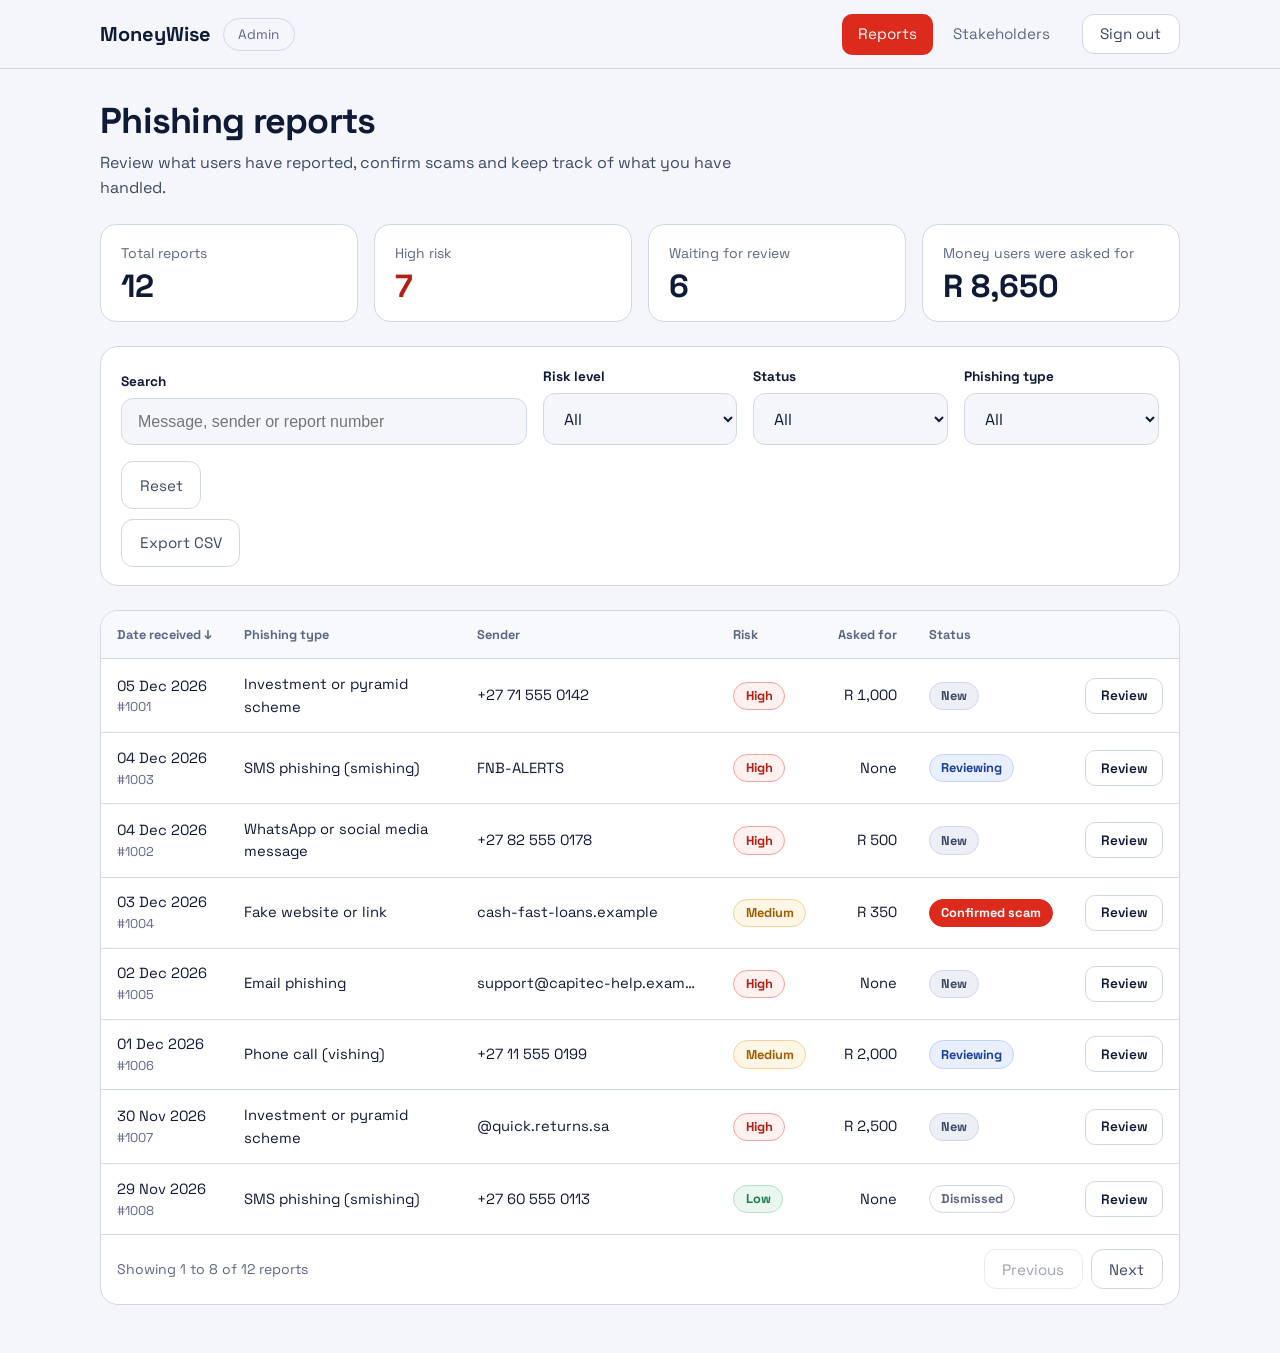
==== frontend/admin-dashboard.html @ 269e7395 "Done creating UI for System Admin" ====
<!DOCTYPE html>
<html lang="en">
<head>
  <meta charset="UTF-8">
  <meta name="viewport" content="width=device-width, initial-scale=1.0">
  <meta name="robots" content="noindex, nofollow">
  <title>Phishing reports | MoneyWise Admin</title>
  <link rel="preconnect" href="https://fonts.googleapis.com">
  <link rel="preconnect" href="https://fonts.gstatic.com" crossorigin>
  <link rel="stylesheet" href="https://fonts.googleapis.com/css2?family=Space+Grotesk:wght@400;500;600;700&display=swap">
  <link rel="stylesheet" href="style.css">
  <script src="dashboard.js" defer></script>
</head>
<body>
 
  <header class="site-header">
    <div class="wrap header-inner">
      <div class="brand">
        <a href="admin-dashboard.html" class="logo">MoneyWise</a>
        <span class="tag">Admin</span>
      </div>
      <div class="header-right">
        <nav class="admin-nav" aria-label="Admin">
          <a href="admin-dashboard.html" class="nav-link is-active" aria-current="page">Reports</a>
          <a href="admin-users.html" class="nav-link">Stakeholders</a>
        </nav>
        <button type="button" class="btn btn-outline btn-sm" id="signout-btn">Sign out</button>
      </div>
    </div>
  </header>
 
  <main class="wrap page dash">
    <h1 class="dash-title">Phishing reports</h1>
    <p class="dash-sub">Review what users have reported, confirm scams and keep track of what you have handled.</p>
 
    <!-- Summary -->
    <section class="stats" aria-label="Summary">
      <div class="stat"><p class="stat-label">Total reports</p><p class="stat-value" id="stat-total">0</p></div>
      <div class="stat"><p class="stat-label">High risk</p><p class="stat-value stat-red" id="stat-high">0</p></div>
      <div class="stat"><p class="stat-label">Waiting for review</p><p class="stat-value" id="stat-new">0</p></div>
      <div class="stat"><p class="stat-label">Money users were asked for</p><p class="stat-value" id="stat-money">R0</p></div>
    </section>
 
    <!-- Filters -->
    <section class="card toolbar" aria-label="Filters">
      <div class="tool-field tool-search">
        <label for="f-search" class="label">Search</label>
        <input id="f-search" type="search" class="control" placeholder="Message, sender or report number" autocomplete="off">
      </div>
      <div class="tool-field">
        <label for="f-risk" class="label">Risk level</label>
        <select id="f-risk" class="control">
          <option value="">All</option><option value="high">High</option><option value="medium">Medium</option><option value="low">Low</option><option value="unsure">Not sure</option>
        </select>
      </div>
      <div class="tool-field">
        <label for="f-status" class="label">Status</label>
        <select id="f-status" class="control">
          <option value="">All</option><option value="new">New</option><option value="reviewing">Reviewing</option><option value="confirmed">Confirmed scam</option><option value="dismissed">Dismissed</option>
        </select>
      </div>
      <div class="tool-field">
        <label for="f-type" class="label">Phishing type</label>
        <select id="f-type" class="control"><option value="">All</option></select>
      </div>
      <div class="tool-actions">
        <button type="button" class="btn btn-outline" id="reset-btn">Reset</button>
        <button type="button" class="btn btn-outline" id="export-btn">Export CSV</button>
      </div>
    </section>
 
    <!-- Table -->
    <section class="card table-card" aria-label="Reports">
      <div class="table-scroll">
        <table class="reports">
          <caption class="sr-only">Phishing reports submitted by users</caption>
          <thead>
            <tr>
              <th scope="col"><button type="button" class="sort-btn" id="sort-date" aria-label="Sort by date received">Date received <span id="sort-arrow" aria-hidden="true">&darr;</span></button></th>
              <th scope="col">Phishing type</th>
              <th scope="col">Sender</th>
              <th scope="col">Risk</th>
              <th scope="col" class="num">Asked for</th>
              <th scope="col">Status</th>
              <th scope="col"><span class="sr-only">Action</span></th>
            </tr>
          </thead>
          <tbody id="rows"></tbody>
        </table>
      </div>
      <p class="empty" id="empty" hidden>No reports match your filters.</p>
      <div class="pager">
        <p class="pager-info" id="pager-info" aria-live="polite"></p>
        <div class="pager-btns">
          <button type="button" class="btn btn-outline btn-sm" id="prev-btn">Previous</button>
          <button type="button" class="btn btn-outline btn-sm" id="next-btn">Next</button>
        </div>
      </div>
    </section>
  </main>
 
  <!-- Report details panel -->
  <div class="panel-overlay" id="panel-overlay" hidden>
    <aside class="panel" id="panel" role="dialog" aria-modal="true" aria-labelledby="panel-title" tabindex="-1">
      <div class="panel-head">
        <div>
          <p class="panel-kicker" id="panel-kicker"></p>
          <h2 id="panel-title">Report details</h2>
        </div>
        <button type="button" class="icon-btn" id="panel-close" aria-label="Close details">
          <svg viewBox="0 0 24 24" aria-hidden="true"><path d="M18 6 6 18M6 6l12 12"/></svg>
        </button>
      </div>
 
      <div class="panel-body">
        <div class="badges"><span id="p-risk"></span><span id="p-status"></span></div>
 
        <dl class="facts">
          <div><dt>Phishing type</dt><dd id="p-type"></dd></div>
          <div><dt>Sender</dt><dd id="p-sender"></dd></div>
          <div><dt>Date received</dt><dd id="p-date"></dd></div>
          <div><dt>Submitted</dt><dd id="p-submitted"></dd></div>
          <div><dt>Amount asked for</dt><dd id="p-asked"></dd></div>
          <div><dt>Amount promised</dt><dd id="p-promised"></dd></div>
        </dl>
 
        <h3 class="panel-h">Message</h3>
        <p class="message-box" id="p-message"></p>
 
        <div id="p-shot-wrap" hidden>
          <h3 class="panel-h">Screenshot</h3>
          <img id="p-shot" class="shot" alt="Screenshot submitted with the report">
        </div>
 
        <form id="review-form" class="review">
          <h3 class="panel-h">Your review</h3>
          <div class="field-group">
            <label for="r-status" class="label">Status</label>
            <select id="r-status" class="control">
              <option value="new">New</option><option value="reviewing">Reviewing</option><option value="confirmed">Confirmed scam</option><option value="dismissed">Dismissed</option>
            </select>
          </div>
          <div class="field-group">
            <label for="r-note" class="label">Internal note <span class="opt">(only admins see this)</span></label>
            <textarea id="r-note" class="control textarea" rows="3" maxlength="1000"></textarea>
          </div>
          <div class="btn-row">
            <button type="submit" class="btn btn-primary" id="save-btn">Save review</button>
            <button type="button" class="btn btn-outline" id="cancel-btn">Close</button>
          </div>
        </form>
      </div>
    </aside>
  </div>
 
  <div class="toast" id="toast" role="status" aria-live="polite" hidden></div>
 
</body>
</html>
---- frontend/style.css ----
/* ===== Tokens ===== */
:root {
  --bg: #f4f6fb;
  --surface: #ffffff;
  --ink: #0f1a36;
  --ink-soft: #3d4a66;
  --muted: #5b6784;
  --line: #cfd7e8;
  --field: #f4f6fb;
  --active-nav: #e3e9f6;
  --red: #dc2a1c;
  --red-dark: #b21f14;
  --red-tint: #fff1f0;
  --red-line: #f1a39d;
  --font: "Space Grotesk", "Segoe UI", system-ui, -apple-system, Roboto, Arial, sans-serif;
}
 
/* ===== Base ===== */
*, *::before, *::after { box-sizing: border-box; }
* { margin: 0; }
body {
  display: flex; flex-direction: column; min-height: 100vh;
  font-family: var(--font); font-size: 1rem; line-height: 1.55;
  color: var(--ink); background: var(--bg);
}
ul { padding: 0; list-style: none; }
button, select, textarea { font: inherit; color: inherit; }
a { color: inherit; }
:focus-visible { outline: 3px solid #8fb0ff; outline-offset: 2px; }
 
.wrap { width: 100%; max-width: 1128px; margin-inline: auto; padding-inline: 1.5rem; }
.sr-only { position: absolute; width: 1px; height: 1px; overflow: hidden; clip: rect(0 0 0 0); white-space: nowrap; }
.muted { color: var(--muted); font-size: .9rem; }
 
/* ===== Header ===== */
.site-header { position: sticky; top: 0; z-index: 20; background: var(--bg); border-bottom: 1px solid var(--line); }
.header-inner { display: flex; align-items: center; justify-content: space-between; padding-block: .85rem; }
.logo { font-size: 1.25rem; font-weight: 700; text-decoration: none; }
.nav { display: flex; gap: .35rem; }
.nav-link { display: block; padding: .55rem 1rem; border-radius: 10px; text-decoration: none; color: var(--muted); font-size: .95rem; }
.nav-link:hover { color: var(--red); }
.nav-link.is-active { background: var(--red); color: #fff; }
 
/* ===== Page ===== */
.page { flex: 1; padding-block: 2.75rem 3rem; }
h1 { font-size: clamp(2rem, 5vw, 3rem); line-height: 1.1; font-weight: 700; letter-spacing: -.02em; }
.lead { margin: .85rem 0 2rem; max-width: 40rem; font-size: 1.1rem; line-height: 1.6; color: var(--ink-soft); }
 
.grid { display: grid; gap: 1.5rem; align-items: stretch; }
@media (min-width: 900px) { .grid { grid-template-columns: 1fr 1fr; } }
 
.card { padding: 1.5rem; background: var(--surface); border: 1px solid var(--line); border-radius: 18px; }
.card:focus { outline: none; }
.card:focus-visible { outline: 3px solid #8fb0ff; outline-offset: 2px; }
 
/* ===== Left: input ===== */
.pills { display: flex; flex-wrap: wrap; gap: .5rem; margin-bottom: 1.5rem; }
.pill { min-height: 2.75rem; padding: 0 1.1rem; border: 1px solid var(--line); border-radius: 999px; background: var(--surface); color: var(--ink-soft); font-size: .95rem; cursor: pointer; }
.pill:hover { border-color: var(--muted); }
.pill.is-active { background: var(--red); border-color: var(--red); color: #fff; font-weight: 700; }
 
.field-group { margin-bottom: 1rem; }
.label { display: block; margin-bottom: .6rem; font-weight: 700; font-size: .95rem; }
.control { display: block; width: 100%; padding: .85rem 1rem; border: 1px solid var(--line); border-radius: 12px; background: var(--field); font-size: 1rem; }
.control:focus { outline: none; border-color: var(--red); box-shadow: 0 0 0 3px rgba(220, 42, 28, .18); }
.textarea { min-height: 8.5rem; line-height: 1.45; resize: vertical; }
select.control { min-height: 3rem; cursor: pointer; }
 
.hint { margin-bottom: 1.1rem; font-size: .875rem; color: var(--muted); }
 
.btn-row { display: flex; flex-wrap: wrap; gap: .75rem; }
.btn { min-height: 3rem; padding: 0 1.6rem; border: 1px solid transparent; border-radius: 12px; font-size: .95rem; cursor: pointer; transition: background-color .15s, border-color .15s; }
.btn-primary { background: var(--red); color: #fff; font-weight: 700; }
.btn-primary:hover { background: var(--red-dark); }
.btn-dark { background: var(--red); color: #fff; font-weight: 700; }
.btn-dark:hover { background: var(--red-dark); }
.btn-outline { background: var(--surface); border-color: var(--line); color: var(--ink-soft); }
.btn-outline:hover { border-color: var(--muted); }
 
/* ===== Right: result ===== */
.result-head { display: flex; align-items: center; justify-content: space-between; margin-bottom: 1rem; }
.tag { padding: .3rem .9rem; border: 1px solid var(--line); border-radius: 999px; font-size: .85rem; color: var(--muted); }
 
.alert { display: flex; gap: 1rem; padding: 1.15rem 1.25rem 1.1rem; margin-bottom: 1.5rem; background: var(--red-tint); border: 1px solid var(--red-line); border-radius: 14px; color: var(--red-dark); }
.alert-icon { flex: none; width: 2rem; height: 2rem; margin-top: .45rem; fill: none; stroke: currentColor; stroke-width: 2; stroke-linecap: round; stroke-linejoin: round; }
.alert-body { flex: 1; min-width: 0; }
.alert-title { font-size: clamp(1.75rem, 4vw, 2.25rem); line-height: 1.1; font-weight: 700; }
.alert-text { margin-top: .2rem; font-size: .95rem; color: var(--ink-soft); }
.score { margin-top: .5rem; text-align: right; font-size: 2.75rem; line-height: 1; font-weight: 700; }
.score-label { text-align: right; font-size: .85rem; color: var(--muted); }
 
.why-title { margin-bottom: .25rem; font-size: .95rem; font-weight: 700; }
.reason { margin-bottom: .6rem; line-height: 1.6; color: var(--ink-soft); }
.reason strong { color: var(--ink); }
.stake { margin: 1.1rem 0 1.5rem; padding: 1rem 1.15rem; background: var(--field); border-radius: 14px; font-size: .95rem; line-height: 1.6; color: var(--ink-soft); }
.footnote { margin-top: 1rem; font-size: .8rem; line-height: 1.55; color: var(--muted); }
 
/* ===== Footer ===== */
.site-footer { background: var(--bg); border-top: 1px solid var(--line); font-size: .9rem; color: var(--muted); }
.footer-inner { display: flex; flex-direction: column; gap: .5rem; padding-block: 1.25rem; }
.footer-links { display: flex; gap: 1.25rem; }
.footer-links a { color: var(--ink); }
@media (min-width: 700px) { .footer-inner { flex-direction: row; align-items: center; justify-content: space-between; } }
 
@media (max-width: 480px) {
  .card { padding: 1.15rem; }
  .btn { flex: 1 1 100%; }
  .score { font-size: 2.25rem; }
}
@media (prefers-reduced-motion: reduce) { * { transition: none !important; scroll-behavior: auto !important; } }
[hidden] { display: none !important; }
 
/* ===== Report popup ===== */
body:has(.modal[open]) { overflow: hidden; }
.modal { width: min(36rem, calc(100% - 2rem)); max-height: calc(100dvh - 2rem); padding: 0; border: 1px solid var(--line); border-radius: 18px; background: var(--surface); color: var(--ink); box-shadow: 0 24px 60px rgba(15, 26, 54, .28); overflow: auto; }
.modal::backdrop { background: rgba(15, 26, 54, .55); }
.modal-head { position: sticky; top: 0; z-index: 1; display: flex; align-items: center; justify-content: space-between; gap: 1rem; padding: 1.15rem 1.5rem; background: var(--surface); border-bottom: 1px solid var(--line); }
.modal-head h2 { font-size: 1.35rem; font-weight: 700; letter-spacing: -.01em; }
.modal-close { display: grid; place-items: center; flex: none; width: 2.5rem; height: 2.5rem; border: 1px solid var(--line); border-radius: 10px; background: var(--surface); cursor: pointer; }
.modal-close:hover { border-color: var(--muted); }
.modal-close svg { width: 1.1rem; height: 1.1rem; fill: none; stroke: var(--ink-soft); stroke-width: 2; stroke-linecap: round; }
.modal-body { padding: 1.25rem 1.5rem 1.5rem; }
.modal-intro { margin-bottom: 1.25rem; font-size: .95rem; color: var(--ink-soft); }
.field-row { display: grid; gap: 0 1rem; }
@media (min-width: 520px) { .field-row { grid-template-columns: 1fr 1fr; } }
.optional { font-weight: 400; color: var(--muted); }
.money { position: relative; }
.money span { position: absolute; left: 1rem; top: 50%; transform: translateY(-50%); color: var(--muted); pointer-events: none; }
.money .control { padding-left: 2rem; }
.control.file { padding: .55rem .6rem; font-size: .9rem; }
.control.file::file-selector-button { margin-right: .75rem; padding: .45rem .9rem; border: 1px solid var(--line); border-radius: 8px; background: var(--surface); color: var(--ink-soft); font: inherit; cursor: pointer; }
.control:user-invalid { border-color: var(--red); }
.modal-actions { margin-top: 1.5rem; }
.modal-success { display: grid; justify-items: center; gap: .75rem; padding: 2.5rem 1.5rem; text-align: center; }
.modal-success[hidden] { display: none; }
.modal-success svg { width: 3rem; height: 3rem; fill: none; stroke: #1a7f4b; stroke-width: 2; stroke-linecap: round; stroke-linejoin: round; }
.modal-success h3 { font-size: 1.5rem; }
.modal-success p { max-width: 28rem; margin-bottom: .75rem; color: var(--ink-soft); }
 
 
/* ===== Admin login ===== */
.auth-main { flex: 1; display: grid; place-items: center; padding: 2.5rem 1.25rem 3rem; }
.auth-card { width: 100%; max-width: 26rem; padding: 2rem; }
.auth-tag { display: inline-block; margin-bottom: 1rem; }
.auth-title { font-size: 1.85rem; line-height: 1.15; font-weight: 700; letter-spacing: -.02em; }
.auth-sub { margin: .5rem 0 1.5rem; color: var(--ink-soft); font-size: .95rem; line-height: 1.55; }
 
.form-error { margin-bottom: 1.25rem; padding: .85rem 1rem; background: var(--red-tint); border: 1px solid var(--red-line); border-radius: 12px; color: var(--red-dark); font-size: .92rem; line-height: 1.5; }
.form-error[hidden], .field-error[hidden], .field-hint[hidden] { display: none; }
.field-error { margin-top: .45rem; font-size: .85rem; color: var(--red-dark); }
.field-hint { margin-top: .45rem; font-size: .85rem; color: var(--muted); }
.control[aria-invalid="true"] { border-color: var(--red); }
 
.pw-wrap { position: relative; }
.pw-wrap .control { padding-right: 4.75rem; }
.pw-toggle { position: absolute; top: 50%; right: .5rem; transform: translateY(-50%); min-height: 2.25rem; padding: 0 .75rem; border: 0; border-radius: 8px; background: transparent; color: var(--ink-soft); font-size: .875rem; font-weight: 600; cursor: pointer; }
.pw-toggle:hover { background: var(--active-nav); color: var(--ink); }
 
.auth-submit { width: 100%; margin-top: .5rem; }
.auth-submit[disabled] { opacity: .7; cursor: progress; }
.auth-link { display: block; margin-top: 1.1rem; text-align: center; font-size: .9rem; color: var(--ink-soft); }
.auth-link:hover { color: var(--ink); }
 
@media (max-width: 480px) { .auth-card { padding: 1.4rem; } }
 
/* ===== Input icons ===== */
.input-icon-wrap { position: relative; display: flex; align-items: center; }
.input-icon { position: absolute; left: 1rem; width: 1.15rem; height: 1.15rem; fill: none; stroke: var(--muted); stroke-width: 2; stroke-linecap: round; stroke-linejoin: round; pointer-events: none; }
.control.has-icon { padding-left: 2.75rem; }
 
/* Admin dashboard. Builds on the tokens and components in style.css. */
:root { --amber: #a15c00; --amber-tint: #fff6e5; --green: #1a7f4b; --green-tint: #e9f7ef; --grey-tint: #eceff6; }
 
.header-inner { flex-wrap: wrap; gap: .5rem 1rem; }
.header-right { display: flex; align-items: center; flex-wrap: wrap; gap: .5rem 1rem; }
.admin-nav { display: flex; gap: .25rem; }
.brand { display: flex; align-items: center; gap: .75rem; }
.btn-sm { min-height: 2.5rem; padding: 0 1.1rem; }
.dash { padding-block: 2rem 3rem; }
.dash-title { font-size: clamp(1.75rem, 4vw, 2.25rem); line-height: 1.15; font-weight: 700; letter-spacing: -.02em; }
.dash-sub { margin: .5rem 0 1.5rem; max-width: 42rem; color: var(--ink-soft); }
 
/* Summary */
.stats { display: grid; gap: 1rem; grid-template-columns: repeat(auto-fit, minmax(190px, 1fr)); margin-bottom: 1.5rem; }
.stat { padding: 1.1rem 1.25rem; background: var(--surface); border: 1px solid var(--line); border-radius: 16px; }
.stat-label { font-size: .875rem; color: var(--muted); }
.stat-value { margin-top: .25rem; font-size: 2rem; line-height: 1.1; font-weight: 700; }
.stat-red { color: var(--red-dark); }
 
/* Filters */
.toolbar { display: grid; gap: 1rem; padding: 1.15rem 1.25rem; margin-bottom: 1.5rem; grid-template-columns: repeat(auto-fit, minmax(160px, 1fr)); align-items: end; }
.tool-search { grid-column: span 2; }
.tool-field .label { margin-bottom: .4rem; font-size: .85rem; }
.tool-actions { display: flex; gap: .6rem; flex-wrap: wrap; }
.tool-actions .btn { min-height: 3rem; padding: 0 1.1rem; }
@media (max-width: 560px) { .tool-search { grid-column: auto; } }
 
/* Table */
.table-card { padding: 0; overflow: hidden; }
.table-scroll { overflow-x: auto; }
.reports { width: 100%; min-width: 860px; border-collapse: collapse; font-size: .92rem; }
.reports th { padding: .85rem 1rem; text-align: left; font-size: .8rem; font-weight: 700; color: var(--muted); background: #f8f9fd; border-bottom: 1px solid var(--line); white-space: nowrap; }
.reports td { padding: .85rem 1rem; border-bottom: 1px solid var(--line); vertical-align: middle; }
.reports tbody tr:hover { background: #f8f9fd; }
.reports .num { text-align: right; font-variant-numeric: tabular-nums; }
.cell-sender { max-width: 16rem; overflow: hidden; text-overflow: ellipsis; white-space: nowrap; }
.cell-sub { display: block; font-size: .8rem; color: var(--muted); }
.sort-btn { padding: 0; border: 0; background: none; font: inherit; font-weight: 700; color: inherit; cursor: pointer; }
.sort-btn:hover { color: var(--ink); }
.review-btn { min-height: 2.25rem; padding: 0 .9rem; border: 1px solid var(--line); border-radius: 10px; background: var(--surface); font: inherit; font-size: .85rem; font-weight: 600; color: var(--ink); cursor: pointer; }
.review-btn:hover { border-color: var(--red); color: var(--red-dark); }
.empty { padding: 2.5rem 1rem; text-align: center; color: var(--muted); }
.empty[hidden] { display: none; }
.pager { display: flex; flex-wrap: wrap; align-items: center; justify-content: space-between; gap: .75rem; padding: .9rem 1rem; }
.pager-info { font-size: .875rem; color: var(--muted); }
.pager-btns { display: flex; gap: .5rem; }
.btn[disabled] { opacity: .5; cursor: not-allowed; }
 
/* Badges */
.badge { display: inline-block; padding: .2rem .7rem; border-radius: 999px; font-size: .8rem; font-weight: 700; white-space: nowrap; }
.badge-high { background: var(--red-tint); color: var(--red-dark); border: 1px solid var(--red-line); }
.badge-medium { background: var(--amber-tint); color: var(--amber); border: 1px solid #f3d29b; }
.badge-low { background: var(--green-tint); color: var(--green); border: 1px solid #b6e2c8; }
.badge-unsure, .badge-new { background: var(--grey-tint); color: var(--ink-soft); border: 1px solid var(--line); }
.badge-reviewing { background: #e8efff; color: #1d3f9a; border: 1px solid #c3d2fb; }
.badge-confirmed { background: var(--red); color: #fff; border: 1px solid var(--red); }
.badge-dismissed { background: var(--surface); color: var(--muted); border: 1px solid var(--line); }
 
/* Details panel */
.panel-overlay { position: fixed; inset: 0; z-index: 100; display: flex; justify-content: flex-end; background: rgba(15, 26, 54, .5); }
.panel-overlay[hidden] { display: none; }
.panel { width: 100%; max-width: 32rem; height: 100%; overflow-y: auto; background: var(--surface); border-left: 1px solid var(--line); box-shadow: -16px 0 40px rgba(15, 26, 54, .2); }
.panel:focus { outline: none; }
.panel-head { position: sticky; top: 0; z-index: 1; display: flex; justify-content: space-between; align-items: flex-start; gap: 1rem; padding: 1.15rem 1.5rem; background: var(--surface); border-bottom: 1px solid var(--line); }
.panel-head h2 { font-size: 1.35rem; font-weight: 700; }
.panel-kicker { font-size: .8rem; color: var(--muted); }
.icon-btn { display: grid; place-items: center; flex: none; width: 2.5rem; height: 2.5rem; border: 1px solid var(--line); border-radius: 10px; background: var(--surface); cursor: pointer; }
.icon-btn:hover { border-color: var(--muted); }
.icon-btn svg { width: 1.1rem; height: 1.1rem; fill: none; stroke: var(--ink-soft); stroke-width: 2; stroke-linecap: round; }
.panel-body { padding: 1.25rem 1.5rem 2rem; }
.badges { display: flex; flex-wrap: wrap; gap: .5rem; margin-bottom: 1.25rem; }
.facts { display: grid; gap: 1rem 1.25rem; grid-template-columns: 1fr 1fr; margin-bottom: 1.5rem; }
.facts dt { font-size: .8rem; color: var(--muted); }
.facts dd { margin: .1rem 0 0; font-weight: 600; overflow-wrap: anywhere; }
.panel-h { margin: 0 0 .6rem; font-size: .95rem; font-weight: 700; }
.message-box { margin-bottom: 1.5rem; padding: 1rem 1.15rem; background: var(--field); border: 1px solid var(--line); border-radius: 14px; line-height: 1.6; white-space: pre-wrap; overflow-wrap: anywhere; color: var(--ink-soft); }
.shot { display: block; max-width: 100%; margin-bottom: 1.5rem; border: 1px solid var(--line); border-radius: 12px; }
.review { padding-top: 1.25rem; border-top: 1px solid var(--line); }
.opt { font-weight: 400; color: var(--muted); }
 
/* Toast */
.toast { position: fixed; left: 50%; bottom: 1.5rem; z-index: 200; transform: translateX(-50%); max-width: calc(100% - 2rem); padding: .8rem 1.25rem; border-radius: 12px; background: var(--ink); color: #fff; font-size: .95rem; box-shadow: 0 10px 30px rgba(15, 26, 54, .3); }
.toast[hidden] { display: none; }
 
@media (max-width: 480px) { .facts { grid-template-columns: 1fr; } .panel-body, .panel-head { padding-inline: 1.15rem; } }
 
/* ===== Stakeholders page (add to the bottom of style.css) ===== */
.title-row { display: flex; flex-wrap: wrap; align-items: flex-start; justify-content: space-between; gap: 1rem; margin-bottom: 1rem; }
.title-row .dash-sub { margin-bottom: 0; }
 
.callout { display: flex; flex-wrap: wrap; align-items: center; justify-content: space-between; gap: .5rem 1rem; margin-bottom: 1.5rem; padding: 1rem 1.25rem; background: var(--red-tint); border: 1px solid var(--red-line); border-radius: 14px; color: var(--red-dark); text-decoration: none; }
.callout:hover { border-color: var(--red); }
.callout strong { font-size: 1.25rem; }
.callout-go { font-weight: 700; }
 
.cell-name strong { display: block; }
.cell-name span { display: block; font-size: .8rem; color: var(--muted); overflow-wrap: anywhere; }
.cell-org span { display: block; font-size: .8rem; color: var(--muted); }
 
.badge-active { background: var(--green-tint); color: var(--green); border: 1px solid #b6e2c8; }
.badge-invited { background: var(--amber-tint); color: var(--amber); border: 1px solid #f3d29b; }
.badge-suspended { background: var(--red-tint); color: var(--red-dark); border: 1px solid var(--red-line); }
.badge-view { background: var(--grey-tint); color: var(--ink-soft); border: 1px solid var(--line); }
.badge-review { background: #e8efff; color: #1d3f9a; border: 1px solid #c3d2fb; }
 
.panel-intro { margin-bottom: 1.25rem; font-size: .95rem; color: var(--ink-soft); }
.control[readonly] { color: var(--muted); cursor: not-allowed; }
 
.manage { margin-top: 1.75rem; padding-top: 1.25rem; border-top: 1px solid var(--line); }
.manage-line { margin-bottom: 1rem; display: flex; flex-wrap: wrap; align-items: center; gap: .6rem; }
.btn-remove { color: var(--red-dark); border-color: var(--red-line); }
.btn-remove:hover { border-color: var(--red); }
.confirm { margin-top: 1rem; padding: 1rem 1.15rem; background: var(--red-tint); border: 1px solid var(--red-line); border-radius: 14px; }
.confirm p { margin-bottom: .85rem; color: var(--red-dark); font-weight: 600; line-height: 1.5; }
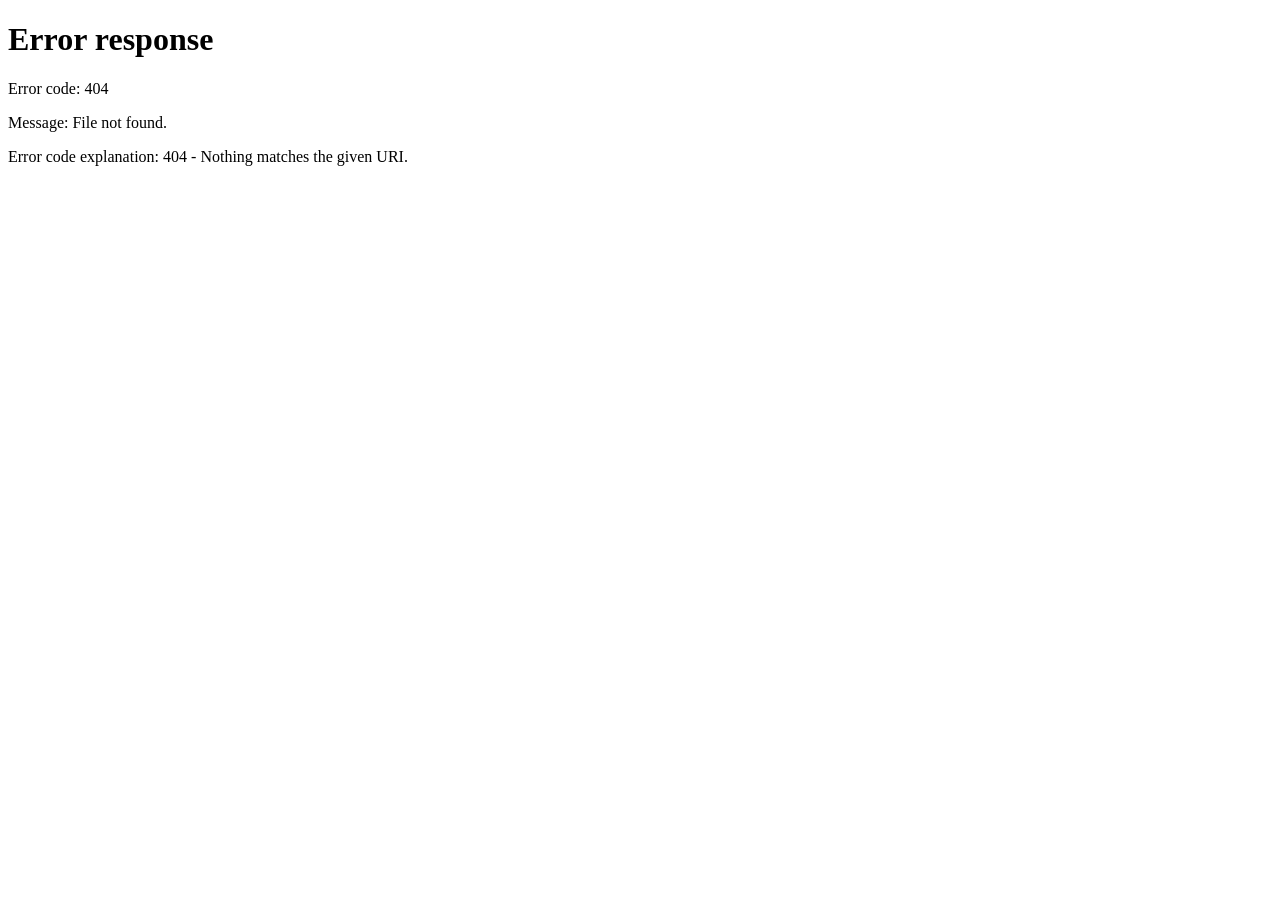
==== commit 1b378a70: "MoneyWiseFinal: scam checker with AI explanations, stakeholder forwarding, repeat-scam detection" ====
--- a/frontend/admin-dashboard.html
+++ b/frontend/admin-dashboard.html
@@ -3,16 +3,18 @@
 <head>
   <meta charset="UTF-8">
   <meta name="viewport" content="width=device-width, initial-scale=1.0">
+  <link rel="icon" href="data:image/svg+xml,%3Csvg xmlns='http://www.w3.org/2000/svg' viewBox='0 0 32 32'%3E%3Crect width='32' height='32' rx='7' fill='%23dc2a1c'/%3E%3Ctext x='16' y='23' font-family='Arial' font-size='19' font-weight='bold' fill='white' text-anchor='middle'%3EM%3C/text%3E%3C/svg%3E">
   <meta name="robots" content="noindex, nofollow">
   <title>Phishing reports | MoneyWise Admin</title>
   <link rel="preconnect" href="https://fonts.googleapis.com">
   <link rel="preconnect" href="https://fonts.gstatic.com" crossorigin>
   <link rel="stylesheet" href="https://fonts.googleapis.com/css2?family=Space+Grotesk:wght@400;500;600;700&display=swap">
   <link rel="stylesheet" href="style.css">
+  <script src="mw-auth.js" defer></script>
   <script src="dashboard.js" defer></script>
 </head>
 <body>
- 
+
   <header class="site-header">
     <div class="wrap header-inner">
       <div class="brand">
@@ -28,11 +30,11 @@
       </div>
     </div>
   </header>
- 
+
   <main class="wrap page dash">
     <h1 class="dash-title">Phishing reports</h1>
     <p class="dash-sub">Review what users have reported, confirm scams and keep track of what you have handled.</p>
- 
+
     <!-- Summary -->
     <section class="stats" aria-label="Summary">
       <div class="stat"><p class="stat-label">Total reports</p><p class="stat-value" id="stat-total">0</p></div>
@@ -40,7 +42,7 @@
       <div class="stat"><p class="stat-label">Waiting for review</p><p class="stat-value" id="stat-new">0</p></div>
       <div class="stat"><p class="stat-label">Money users were asked for</p><p class="stat-value" id="stat-money">R0</p></div>
     </section>
- 
+
     <!-- Filters -->
     <section class="card toolbar" aria-label="Filters">
       <div class="tool-field tool-search">
@@ -68,7 +70,7 @@
         <button type="button" class="btn btn-outline" id="export-btn">Export CSV</button>
       </div>
     </section>
- 
+
     <!-- Table -->
     <section class="card table-card" aria-label="Reports">
       <div class="table-scroll">
@@ -98,7 +100,7 @@
       </div>
     </section>
   </main>
- 
+
   <!-- Report details panel -->
   <div class="panel-overlay" id="panel-overlay" hidden>
     <aside class="panel" id="panel" role="dialog" aria-modal="true" aria-labelledby="panel-title" tabindex="-1">
@@ -111,10 +113,10 @@
           <svg viewBox="0 0 24 24" aria-hidden="true"><path d="M18 6 6 18M6 6l12 12"/></svg>
         </button>
       </div>
- 
+
       <div class="panel-body">
         <div class="badges"><span id="p-risk"></span><span id="p-status"></span></div>
- 
+
         <dl class="facts">
           <div><dt>Phishing type</dt><dd id="p-type"></dd></div>
           <div><dt>Sender</dt><dd id="p-sender"></dd></div>
@@ -123,15 +125,41 @@
           <div><dt>Amount asked for</dt><dd id="p-asked"></dd></div>
           <div><dt>Amount promised</dt><dd id="p-promised"></dd></div>
         </dl>
- 
+
         <h3 class="panel-h">Message</h3>
         <p class="message-box" id="p-message"></p>
- 
+
         <div id="p-shot-wrap" hidden>
           <h3 class="panel-h">Screenshot</h3>
           <img id="p-shot" class="shot" alt="Screenshot submitted with the report">
         </div>
- 
+
+        <div id="p-repeat-wrap" hidden>
+          <h3 class="panel-h">Repeat scam signal</h3>
+          <p class="hint" id="p-repeat" style="margin: 0 0 1rem;"></p>
+        </div>
+
+        <!-- Send to stakeholder (impersonation handover) -->
+        <div id="forward-section" class="forward-box">
+          <h3 class="panel-h">Send to a stakeholder</h3>
+          <p class="hint" style="margin-top: 0;">For impersonation reports: the organisation being impersonated gets this report inside their MoneyWise inbox. They are told it came from the MoneyWise team &mdash; never who reported it.</p>
+          <div id="forwarded-list" hidden></div>
+          <div class="field-group">
+            <label for="f-stake" class="label">Stakeholder</label>
+            <select id="f-stake" class="control">
+              <option value="">Choose an organisation&hellip;</option>
+            </select>
+          </div>
+          <div class="field-group">
+            <label for="f-note" class="label">Message to them <span class="opt">(optional)</span></label>
+            <textarea id="f-note" class="control textarea" rows="2" maxlength="1000" placeholder="For example: we received several reports impersonating your SMS brand"></textarea>
+          </div>
+          <p class="field-error" id="f-error" hidden></p>
+          <div class="btn-row">
+            <button type="button" class="btn btn-dark" id="forward-btn">Send report</button>
+          </div>
+        </div>
+
         <form id="review-form" class="review">
           <h3 class="panel-h">Your review</h3>
           <div class="field-group">
@@ -152,8 +180,8 @@
       </div>
     </aside>
   </div>
- 
+
   <div class="toast" id="toast" role="status" aria-live="polite" hidden></div>
- 
+
 </body>
 </html>
--- a/frontend/style.css
+++ b/frontend/style.css
@@ -69,7 +69,7 @@
 .hint { margin-bottom: 1.1rem; font-size: .875rem; color: var(--muted); }
  
 .btn-row { display: flex; flex-wrap: wrap; gap: .75rem; }
-.btn { min-height: 3rem; padding: 0 1.6rem; border: 1px solid transparent; border-radius: 12px; font-size: .95rem; cursor: pointer; transition: background-color .15s, border-color .15s; }
+.btn { min-height: 3rem; padding: 0 1.6rem; border: 1px solid transparent; border-radius: 12px; font-size: .95rem; cursor: pointer; transition: background-color .15s, border-color .15s; text-decoration: none; display: inline-flex; align-items: center; justify-content: center; }
 .btn-primary { background: var(--red); color: #fff; font-weight: 700; }
 .btn-primary:hover { background: var(--red-dark); }
 .btn-dark { background: var(--red); color: #fff; font-weight: 700; }
@@ -281,4 +281,139 @@
 .btn-remove { color: var(--red-dark); border-color: var(--red-line); }
 .btn-remove:hover { border-color: var(--red); }
 .confirm { margin-top: 1rem; padding: 1rem 1.15rem; background: var(--red-tint); border: 1px solid var(--red-line); border-radius: 14px; }
-.confirm p { margin-bottom: .85rem; color: var(--red-dark); font-weight: 600; line-height: 1.5; }+.confirm p { margin-bottom: .85rem; color: var(--red-dark); font-weight: 600; line-height: 1.5; }
+ 
+/* ===== Partner portal (externalStakeholder.html) =====
+   Everything below starts with ".xs" (the <body> class on that page), so it can
+   never change the admin pages. */
+.xs .topbar { position: sticky; top: 0; z-index: 20; display: flex; flex-wrap: wrap; align-items: center; justify-content: space-between; gap: .5rem 1rem; padding: .85rem 1.5rem; background: var(--bg); border-bottom: 1px solid var(--line); }
+.xs .logo { display: flex; align-items: center; font-size: 1.25rem; font-weight: 700; }
+.xs .logo-dot { color: var(--red); }
+.xs .logo-sub { margin-left: .75rem; padding: .2rem .7rem; border: 1px solid var(--red-line); border-radius: 999px; background: var(--red-tint); color: var(--red-dark); font-size: .72rem; font-weight: 700; letter-spacing: .04em; }
+.xs .role { display: flex; align-items: center; gap: .75rem; }
+.xs .role-text { display: flex; flex-direction: column; text-align: right; line-height: 1.3; }
+.xs .role-text strong { font-size: .95rem; }
+.xs .role-text span { font-size: .8rem; color: var(--muted); }
+.xs .avatar { display: grid; place-items: center; width: 2.5rem; height: 2.5rem; border-radius: 50%; background: var(--red); color: #fff; font-size: .85rem; font-weight: 700; }
+ 
+.xs .page { flex: 1; width: 100%; max-width: 1128px; margin-inline: auto; padding: 2.5rem 1.5rem 3rem; }
+.xs .page-head { margin-bottom: 1.75rem; }
+.xs .page-head h1 { font-size: clamp(1.75rem, 4vw, 2.25rem); line-height: 1.15; letter-spacing: -.02em; }
+.xs .page-head p { margin-top: .5rem; max-width: 42rem; color: var(--ink-soft); }
+ 
+.xs-layout { display: grid; gap: 1.5rem; align-items: start; }
+@media (min-width: 960px) { .xs-layout { grid-template-columns: minmax(0, 1.1fr) minmax(0, .9fr); } }
+ 
+/* Reset the admin "slide-in panel" look: here a panel is a plain white card */
+.xs .panel { width: auto; max-width: none; height: auto; overflow: visible; padding: 1.5rem; background: var(--surface); border: 1px solid var(--line); border-radius: 18px; box-shadow: none; }
+.xs .panel-title { font-size: 1.25rem; font-weight: 700; }
+.xs .panel-sub { margin: .35rem 0 1.5rem; font-size: .95rem; color: var(--ink-soft); }
+ 
+.xs .field { margin-bottom: 1rem; }
+.xs .field label { display: block; margin-bottom: .5rem; font-weight: 700; font-size: .95rem; }
+.xs .field small { display: block; margin-top: .4rem; font-size: .85rem; color: var(--muted); }
+.xs input, .xs select, .xs textarea { display: block; width: 100%; padding: .8rem 1rem; border: 1px solid var(--line); border-radius: 12px; background: var(--surface); color: var(--ink); font: inherit; font-size: 1rem; }
+.xs textarea { min-height: 5.5rem; line-height: 1.45; resize: vertical; }
+.xs select { min-height: 3rem; cursor: pointer; }
+.xs input:focus, .xs select:focus, .xs textarea:focus { outline: none; border-color: var(--red); box-shadow: 0 0 0 3px rgba(220, 42, 28, .18); }
+.xs input[readonly], .xs textarea[readonly] { background: var(--field); color: var(--muted); cursor: not-allowed; }
+.xs input:user-invalid, .xs select:user-invalid, .xs textarea:user-invalid { border-color: var(--red); }
+.xs .money input { padding-left: 2rem; }
+.xs .row { display: grid; gap: 0 1rem; }
+@media (min-width: 520px) { .xs .row { grid-template-columns: 1fr 1fr; } }
+.xs .editable-tag { margin-left: .4rem; padding: .1rem .55rem; border: 1px solid var(--red-line); border-radius: 999px; background: var(--red-tint); color: var(--red-dark); font-size: .72rem; font-weight: 700; vertical-align: middle; }
+ 
+.xs .form-actions { display: flex; flex-wrap: wrap; gap: .75rem; margin-top: 1.5rem; }
+.xs .btn-secondary { background: var(--surface); border-color: var(--line); color: var(--ink-soft); }
+.xs .btn-secondary:hover { border-color: var(--muted); }
+.xs .btn-small { min-height: 2.5rem; padding: 0 1.1rem; font-size: .9rem; }
+ 
+.xs .list-head { display: flex; align-items: baseline; justify-content: space-between; gap: 1rem; margin-bottom: .75rem; }
+.xs .list-count { font-size: .875rem; color: var(--muted); }
+.xs .offer { display: flex; align-items: flex-start; justify-content: space-between; gap: 1rem; padding: 1rem 0; border-top: 1px solid var(--line); }
+.xs .offer .btn { flex: none; }
+.xs .offer-name { display: flex; flex-wrap: wrap; align-items: center; gap: .5rem; font-size: 1.05rem; font-weight: 700; }
+.xs .offer-name .tag { padding: .15rem .65rem; font-size: .78rem; font-weight: 600; }
+.xs .offer-meta { margin: .2rem 0 .5rem; font-size: .85rem; color: var(--muted); }
+.xs .offer-facts { display: grid; gap: .15rem; font-size: .9rem; color: var(--ink-soft); }
+.xs .offer-facts strong { color: var(--ink); }
+ 
+/* Update pop-up (a div, not a <dialog>, so it needs its own overlay) */
+.xs .modal { position: fixed; inset: 0; z-index: 100; display: flex; align-items: center; justify-content: center; width: auto; max-height: none; padding: 1rem; border: 0; border-radius: 0; background: rgba(15, 26, 54, .55); box-shadow: none; overflow: auto; }
+.xs .modal.hidden { display: none; }
+.xs .modal-card { width: min(38rem, 100%); max-height: calc(100vh - 2rem); overflow: auto; padding: 1.5rem; background: var(--surface); border: 1px solid var(--line); border-radius: 18px; box-shadow: 0 24px 60px rgba(15, 26, 54, .28); }
+.xs .modal-note { margin: .35rem 0 1.25rem; padding: .75rem 1rem; border: 1px solid var(--red-line); border-radius: 12px; background: var(--red-tint); color: var(--red-dark); font-size: .9rem; }
+
+/* ===== Accessibility ===== */
+.skip-link { position: absolute; left: -9999px; top: 0; z-index: 100; padding: .75rem 1.25rem; border-radius: 0 0 12px 0; background: var(--ink); color: #fff; font-weight: 600; text-decoration: none; }
+.skip-link:focus { left: 0; color: #fff; }
+
+/* ===== Landing page ===== */
+.hero { padding-block: 4.25rem 3.5rem; background: linear-gradient(180deg, #fff 0%, var(--bg) 100%); border-bottom: 1px solid var(--line); }
+.hero-inner { max-width: 46rem; }
+.hero-kicker { display: inline-block; margin-bottom: 1rem; padding: .3rem .9rem; border: 1px solid var(--red-line); border-radius: 999px; background: var(--red-tint); color: var(--red-dark); font-size: .85rem; font-weight: 700; }
+.hero h1 { font-size: clamp(2.25rem, 6vw, 3.5rem); }
+.hero-lead { margin: 1rem 0 1.75rem; font-size: 1.15rem; line-height: 1.65; color: var(--ink-soft); }
+.hero-actions { margin-bottom: 1rem; }
+.btn-lg { min-height: 3.25rem; padding: 0 1.9rem; font-size: 1rem; }
+.hero-note { font-size: .85rem; color: var(--muted); }
+.hero-note a { color: var(--ink-soft); }
+
+.section { padding-block: 3.25rem; }
+.section-alt { background: #fff; border-block: 1px solid var(--line); }
+.section h2 { font-size: clamp(1.6rem, 4vw, 2.25rem); line-height: 1.15; letter-spacing: -.02em; }
+.section-sub { max-width: 44rem; margin: .75rem 0 1.75rem; color: var(--ink-soft); line-height: 1.6; }
+.section-actions { margin-top: 1.75rem; }
+
+.steps { display: grid; gap: 1.25rem; counter-reset: step; padding: 0; list-style: none; }
+@media (min-width: 760px) { .steps { grid-template-columns: repeat(3, 1fr); } }
+.step { position: relative; }
+.step-num { display: grid; place-items: center; width: 2.5rem; height: 2.5rem; margin-bottom: .9rem; border-radius: 50%; background: var(--red); color: #fff; font-weight: 700; }
+.step h3, .feature h3 { margin-bottom: .5rem; font-size: 1.1rem; }
+.step p, .feature p { color: var(--ink-soft); font-size: .95rem; line-height: 1.6; }
+.feature p + p { margin-top: .5rem; }
+
+.feature-grid { display: grid; gap: 1.25rem; }
+@media (min-width: 700px) { .feature-grid { grid-template-columns: 1fr 1fr; } }
+.text-link { color: var(--red-dark); font-weight: 600; text-decoration: underline; text-underline-offset: 3px; }
+.text-link:hover { color: var(--red); }
+
+.privacy-grid { display: grid; gap: 1.25rem; }
+@media (min-width: 700px) { .privacy-grid { grid-template-columns: 1fr 1fr; } }
+.terms-card { margin-top: 1.25rem; background: var(--field); }
+.terms-card p { margin-top: .5rem; color: var(--ink-soft); font-size: .95rem; line-height: 1.65; }
+
+/* ===== Checker: empty + evidence result ===== */
+.counter-hint { margin-top: .45rem; margin-bottom: 0; text-align: right; font-variant-numeric: tabular-nums; }
+.result-empty { display: grid; justify-items: center; gap: .75rem; padding: 2.5rem 1rem; text-align: center; color: var(--muted); }
+.result-empty-icon { width: 2.75rem; height: 2.75rem; fill: none; stroke: currentColor; stroke-width: 1.75; stroke-linecap: round; }
+.result-empty p { max-width: 22rem; font-size: .95rem; line-height: 1.55; }
+
+.evidence-item { margin-bottom: .9rem; padding: .9rem 1.05rem; background: var(--field); border: 1px solid var(--line); border-left: 4px solid var(--amber, #a15c00); border-radius: 12px; }
+.evidence-item.severity-high { border-left-color: var(--red); }
+.evidence-head { display: flex; align-items: center; gap: .5rem; font-weight: 700; }
+.evidence-badge { flex: none; padding: .1rem .65rem; border-radius: 999px; background: var(--amber-tint, #fff6e5); color: var(--amber, #a15c00); border: 1px solid #f3d29b; font-size: .78rem; font-weight: 700; }
+.severity-high .evidence-badge { background: var(--red-tint); color: var(--red-dark); border-color: var(--red-line); }
+.evidence-quote { margin-top: .5rem; padding: .55rem .85rem; border-left: 3px solid var(--line); background: #fff; border-radius: 0 10px 10px 0; font-size: .95rem; font-style: italic; color: var(--ink); overflow-wrap: anywhere; }
+.evidence-why { margin-top: .5rem; font-size: .92rem; line-height: 1.55; color: var(--ink-soft); }
+
+.next-steps { padding: 0; list-style: none; counter-reset: steps; }
+.next-steps li { position: relative; margin-bottom: .5rem; padding-left: 2rem; color: var(--ink-soft); line-height: 1.55; }
+.next-steps li::before { content: counter(steps); counter-increment: steps; position: absolute; left: 0; top: .1rem; display: grid; place-items: center; width: 1.35rem; height: 1.35rem; border-radius: 50%; background: var(--active-nav); color: var(--ink); font-size: .8rem; font-weight: 700; }
+/* Repeat-scam signal + stakeholder forwarding (admin dashboard) */
+.chip-repeat, .chip-forward { display: inline-block; margin-left: .4rem; padding: .05rem .5rem; border-radius: 999px; font-size: .72rem; font-weight: 700; white-space: nowrap; vertical-align: middle; }
+.chip-repeat { background: var(--red-tint); color: var(--red-dark); border: 1px solid var(--red-line); }
+.chip-forward { background: #e8efff; color: #1d3f9a; border: 1px solid #c3d2fb; }
+.forward-box { border: 1px solid var(--line); border-radius: 12px; padding: 1rem; margin-bottom: 1.25rem; background: var(--grey-tint, #f7f8fc); }
+.forward-item { margin: 0 0 .5rem; font-size: .92rem; font-weight: 600; color: var(--ink); }
+.forward-item .cell-sub { font-weight: 400; }
+
+/* Stakeholder report inbox (external stakeholder portal) */
+.inbox-list { list-style: none; margin: 0; padding: 0; display: grid; gap: 1rem; }
+.inbox-item { border: 1px solid var(--line); border-radius: 14px; padding: 1.1rem 1.25rem; background: var(--surface); }
+.inbox-head { display: flex; flex-wrap: wrap; align-items: center; gap: .5rem; margin-bottom: .4rem; }
+.inbox-head h3 { margin: 0; font-size: 1.05rem; }
+.inbox-meta { margin: 0 0 .6rem; font-size: .85rem; color: var(--muted); }
+.inbox-msg { margin: 0 0 .75rem; font-size: .95rem; color: var(--ink-soft); line-height: 1.5; }
+.inbox-note { margin: 0 0 .75rem; font-size: .9rem; color: #1d3f9a; background: #e8efff; border: 1px solid #c3d2fb; border-radius: 10px; padding: .5rem .75rem; }
+.inbox-ack { margin: 0; font-size: .85rem; font-weight: 700; color: var(--green); }
